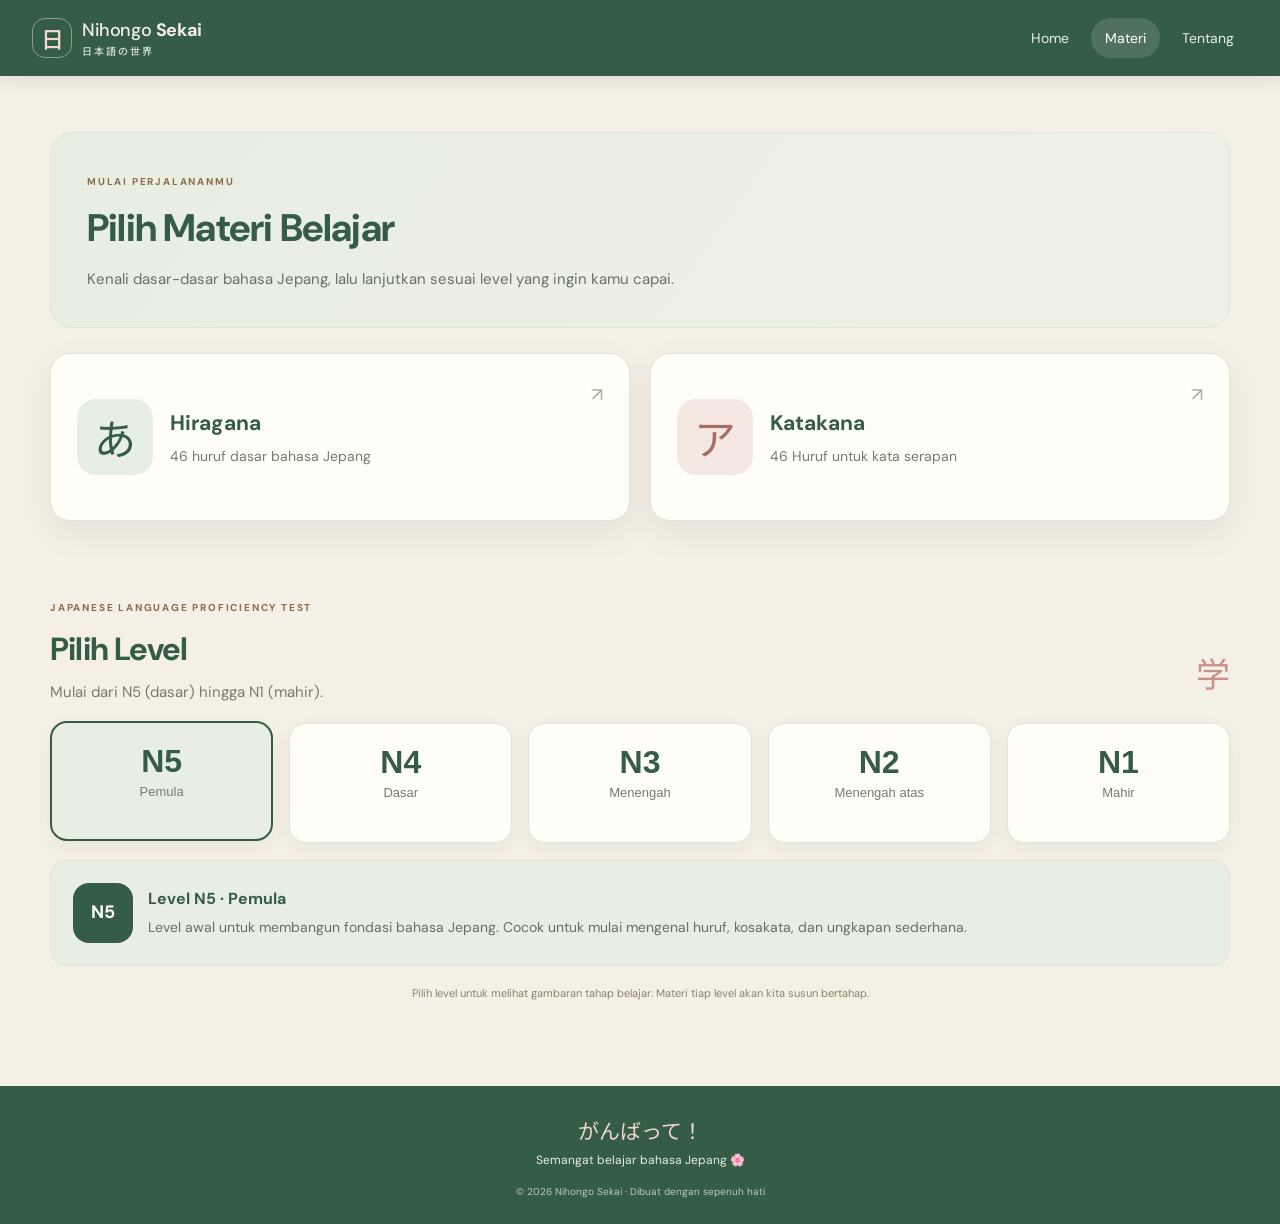
==== materi.html @ 3c8f75ea "Add files via upload" ====
<!DOCTYPE html>
<html lang="id">
<head>
  <meta charset="UTF-8">
  <meta name="viewport" content="width=device-width, initial-scale=1.0">
  <meta name="theme-color" content="#355C45">
  <meta name="description" content="Pilih materi dan level belajar bahasa Jepang di Nihongo Sekai.">
  <title>Materi — Nihongo Sekai</title>
  <link rel="preconnect" href="https://fonts.googleapis.com">
  <link rel="preconnect" href="https://fonts.gstatic.com" crossorigin>
  <link href="https://fonts.googleapis.com/css2?family=DM+Sans:wght@400;500;600;700&family=Noto+Sans+JP:wght@500;600;700&display=swap" rel="stylesheet">
  <link rel="stylesheet" href="css/style.css">
</head>
<body>
  <header class="site-header">
    <nav class="navbar" aria-label="Navigasi utama">
      <a class="logo" href="index.html" aria-label="Nihongo Sekai, kembali ke beranda">
        <span class="logo-mark" aria-hidden="true">日</span>
        <span>Nihongo <strong>Sekai</strong><small>日本語の世界</small></span>
      </a>
      <button class="menu-toggle" id="menuToggle" type="button" aria-label="Buka menu" aria-expanded="false" aria-controls="navLinks"><span></span><span></span><span></span></button>
      <div class="nav-links" id="navLinks">
        <a href="index.html">Home</a>
        <a class="active" href="materi.html">Materi</a>
        <a href="index.html#tentang">Tentang</a>
      </div>
    </nav>
  </header>

  <main class="page-width learning-page">
    <section class="learning-heading">
      <span class="section-kicker">MULAI PERJALANANMU</span>
      <h1>Pilih Materi Belajar</h1>
      <p>Kenali dasar-dasar bahasa Jepang, lalu lanjutkan sesuai level yang ingin kamu capai.</p>
    </section>

    <section class="learning-materials" aria-label="Pilihan materi">
      <a class="item item-hiragana" href="hiragana.html">
        <span class="item-symbol" aria-hidden="true">あ</span>
        <div><h2>Hiragana</h2><p>46 huruf dasar bahasa Jepang</p></div>
        <span class="item-arrow" aria-hidden="true">↗</span>
      </a>
     
      <!-- KATAKANA BARU — AKTIF -->
      <a class="item item-katakana" href="katakana.html">
        <span class="item-symbol" aria-hidden="true">ア</span>
        <div><h2>Katakana</h2><p>46 Huruf untuk kata serapan</p></div>
        <span class="item-arrow" aria-hidden="true">↗</span>
      </a>
    </section>

    <section class="jlpt-section" aria-labelledby="jlptTitle">
      <div class="section-heading">
        <div><span class="section-kicker">JAPANESE LANGUAGE PROFICIENCY TEST</span><h2 id="jlptTitle">Pilih Level</h2><p>Mulai dari N5 (dasar) hingga N1 (mahir).</p></div>
        <span class="heading-flower" aria-hidden="true">学</span>
      </div>
      <div class="jlpt-grid">
        <button class="level-card selected" type="button" data-level="N5" aria-pressed="true"><strong>N5</strong><span>Pemula</span></button>
        <button class="level-card" type="button" data-level="N4" aria-pressed="false"><strong>N4</strong><span>Dasar</span></button>
        <button class="level-card" type="button" data-level="N3" aria-pressed="false"><strong>N3</strong><span>Menengah</span></button>
        <button class="level-card" type="button" data-level="N2" aria-pressed="false"><strong>N2</strong><span>Menengah atas</span></button>
        <button class="level-card" type="button" data-level="N1" aria-pressed="false"><strong>N1</strong><span>Mahir</span></button>
      </div>
      <div class="level-info" id="levelInfo" aria-live="polite">
        <span class="level-info-mark">N5</span>
        <div><strong>Level N5 · Pemula</strong><p>Level awal untuk membangun fondasi bahasa Jepang. Cocok untuk mulai mengenal huruf, kosakata, dan ungkapan sederhana.</p></div>
      </div>
      <p class="coming-note">Pilih level untuk melihat gambaran tahap belajar. Materi tiap level akan kita susun bertahap.</p>
    </section>
  </main>

  <footer class="footer"><p class="footer-jp">がんばって！</p><p>Semangat belajar bahasa Jepang 🌸</p><small>© <span id="year">2026</span> Nihongo Sekai · Dibuat dengan sepenuh hati</small></footer>
  <script src="js/script.js"></script>
</body>
</html>
---- css/style.css ----
/* ==========================================
   01. GLOBAL — WARNA, RESET, DAN DASAR
========================================== */

:root {
  --forest: #355c45;
  --forest-deep: #294a38;
  --sage: #8fa98a;
  --sage-light: #e5ebdf;
  --cream: #f5f0e6;
  --paper: #fffdf8;
  --brown: #8b6b4a;
  --ink: #303b32;
  --muted: #777b6e;
  --line: #e1e4d8;
  --shadow: 0 12px 32px rgba(53, 92, 69, .09);
}

* {
  margin: 0;
  padding: 0;
  box-sizing: border-box;
}

html {
  min-height: 100%;
  scroll-behavior: smooth;
  scroll-padding-top: 84px;
  -webkit-text-size-adjust: 100%;
  text-size-adjust: 100%;
}

body {
  min-width: 320px;
  min-height: 100vh;
  min-height: 100svh;
  display: flex;
  flex-direction: column;
  background: var(--cream);
  color: var(--ink);
  font-family: "DM Sans", "Noto Sans JP", sans-serif;
  line-height: 1.6;
}

body > main {
  flex: 1 0 auto;
}

a {
  color: inherit;
}

.page-width {
  width: min(1080px, calc(100% - 40px));
  margin-inline: auto;
}


/* ==========================================
   02. HEADER DAN NAVIGASI
========================================== */

.site-header {
  position: sticky;
  top: 0;
  z-index: 20;
  background: var(--forest);
  color: var(--cream);
  box-shadow: 0 3px 16px rgba(30, 55, 39, .12);
}

.navbar {
  width: min(1120px, calc(100% - 40px));
  min-height: 76px;
  margin: auto;
  display: flex;
  align-items: center;
  justify-content: space-between;
  gap: 20px;
}

.logo {
  display: inline-flex;
  align-items: center;
  gap: 10px;
  font-size: 18px;
  font-weight: 500;
  line-height: 1.15;
  letter-spacing: -.4px;
  text-decoration: none;
}

.logo strong {
  font-weight: 700;
}

.logo small {
  display: block;
  margin-top: 4px;
  color: #d5dfd0;
  font-family: "Noto Sans JP", sans-serif;
  font-size: 10px;
  letter-spacing: 2px;
}

.logo-mark {
  display: grid;
  place-items: center;
  width: 40px;
  height: 40px;
  border: 1px solid rgba(245, 240, 230, .45);
  border-radius: 13px;
  color: #f3d9d4;
  font-family: "Noto Sans JP", sans-serif;
  font-size: 23px;
}

.nav-links {
  display: flex;
  align-items: center;
  gap: 8px;
}

.nav-links a {
  padding: 9px 14px;
  border-radius: 22px;
  color: #e8eee5;
  font-size: 14px;
  text-decoration: none;
  transition: background .2s, color .2s;
}

.nav-links a:hover,
.nav-links a.active {
  background: rgba(255, 255, 255, .13);
  color: #fff;
}

.menu-toggle {
  display: none;
  width: 42px;
  height: 40px;
  padding: 9px;
  border: 1px solid rgba(255, 255, 255, .3);
  border-radius: 10px;
  background: transparent;
}

.menu-toggle span {
  display: block;
  height: 2px;
  margin: 4px 0;
  border-radius: 3px;
  background: var(--cream);
}


/* ==========================================
   03. BERANDA — HERO
========================================== */

.hero {
  position: relative;
  display: grid;
  grid-template-columns: 1fr;
  align-items: center;
  min-height: 0;
  margin-top: 34px;
  padding: 38px 42px 30px 52px;
  overflow: hidden;
  border: 1px solid #dce5d6;
  border-radius: 30px;
  background: linear-gradient(
    125deg,
    #e8eee2 0%,
    #e2eadf 58%,
    #dce8dc 100%
  );
}

.hero-copy {
  position: relative;
  z-index: 2;
}

.eyebrow,
.section-kicker {
  color: var(--brown);
  font-size: 10px;
  font-weight: 700;
  letter-spacing: 1.8px;
}

.eyebrow {
  display: inline-flex;
  align-items: center;
  gap: 8px;
  padding: 7px 11px;
  border: 1px solid rgba(139, 107, 74, .2);
  border-radius: 30px;
  background: rgba(255, 253, 248, .56);
}

.eyebrow-dot {
  width: 7px;
  height: 7px;
  border-radius: 50%;
  background: #c78b82;
}

.hero h1 {
  margin-top: 20px;
  color: var(--forest);
  font-family: "Noto Sans JP", sans-serif;
  font-size: clamp(42px, 6vw, 64px);
  line-height: 1.13;
  letter-spacing: -2px;
}

.hero h1 span {
  color: #c47e78;
}

.hero h1 em {
  display: block;
  margin-top: 8px;
  color: #718a70;
  font-family: "DM Sans", sans-serif;
  font-size: 17px;
  font-style: normal;
  font-weight: 600;
  letter-spacing: 1px;
}

.hero-description {
  max-width: 620px;
  margin-top: 17px;
  color: #596458;
  font-size: 14px;
  line-height: 1.85;
}

.primary-button {
  display: inline-flex;
  align-items: center;
  gap: 18px;
  margin-top: 24px;
  padding: 13px 21px;
  border-radius: 28px;
  background: var(--forest);
  color: white;
  box-shadow: 0 7px 16px rgba(53, 92, 69, .18);
  font-size: 14px;
  font-weight: 700;
  text-decoration: none;
  transition: transform .2s, background .2s;
}

.primary-button:hover {
  transform: translateY(-2px);
  background: var(--forest-deep);
}

.primary-button span {
  font-size: 19px;
  line-height: 1;
}

.hero-note {
  margin-top: 16px;
  color: #748071;
  font-size: 11px;
}

.decor {
  position: absolute;
  color: rgba(196, 126, 120, .45);
  pointer-events: none;
}

.decor-one {
  top: 23px;
  right: 34%;
  font-size: 27px;
}

.decor-two {
  bottom: 20px;
  left: 24px;
  font-family: "Noto Sans JP", sans-serif;
  font-size: 12px;
  letter-spacing: 5px;
  writing-mode: vertical-rl;
}

.welcome-strip {
  display: flex;
  align-items: center;
  gap: 14px;
  margin-top: 22px;
  padding: 15px 21px;
  border: 1px solid #e6dfd1;
  border-radius: 17px;
  background: rgba(255, 253, 248, .72);
}

.welcome-icon {
  font-size: 24px;
}

.welcome-strip p {
  flex: 1;
  color: var(--forest);
  font-size: 13px;
}

.welcome-strip p strong {
  margin-right: 7px;
  font-family: "Noto Sans JP", sans-serif;
}

.welcome-strip p span {
  color: var(--muted);
}

.welcome-jp {
  color: #d7cbb6;
  font-family: "Noto Sans JP", sans-serif;
  font-size: 27px;
}


/* ==========================================
   04. BERANDA — PILIHAN MATERI
========================================== */

.materi {
  padding-top: 76px;
  padding-bottom: 64px;
}

.section-heading {
  display: flex;
  justify-content: space-between;
  align-items: end;
  margin-bottom: 25px;
}

.section-heading h2,
.about h2 {
  margin-top: 5px;
  color: var(--forest);
  font-size: 29px;
  letter-spacing: -.8px;
}

.section-heading p {
  margin-top: 5px;
  color: var(--muted);
  font-size: 13px;
}

.heading-flower {
  color: #c98f87;
  font-size: 34px;
}

.menu {
  display: grid;
  grid-template-columns: repeat(2, minmax(0, 1fr));
  gap: 16px;
}

.item {
  position: relative;
  display: flex;
  align-items: center;
  gap: 17px;
  min-height: 124px;
  padding: 20px;
  overflow: hidden;
  border: 1px solid var(--line);
  border-radius: 20px;
  background: var(--paper);
  box-shadow: var(--shadow);
  color: inherit;
  text-decoration: none;
  transition: transform .2s, box-shadow .2s;
}

.item:hover {
  transform: translateY(-3px);
  box-shadow: 0 16px 32px rgba(53, 92, 69, .13);
}

.item-symbol {
  display: grid;
  flex: 0 0 68px;
  place-items: center;
  width: 68px;
  height: 68px;
  border-radius: 19px;
  color: var(--forest);
  font-family: "Noto Sans JP", sans-serif;
  font-size: 37px;
}

.item-hiragana .item-symbol {
  background: #e7eee3;
}

.item-katakana .item-symbol {
  background: #f5e8e2;
  color: #a76e66;
}

.item-kanji .item-symbol {
  background: #eee9d9;
  color: #88724d;
}

.item-vocab .item-symbol {
  background: #e5eceb;
  color: #547b75;
}

.item h3 {
  color: var(--forest);
  font-size: 16px;
}

.item p {
  margin-top: 3px;
  color: var(--muted);
  font-size: 11px;
}

.item-arrow {
  align-self: flex-start;
  margin-left: auto;
  color: #a1ae9c;
  font-size: 19px;
}

.coming-note {
  margin-top: 19px;
  color: #8a806e;
  font-size: 11px;
  text-align: center;
}

.coming-note span {
  color: #c58c83;
}


/* ==========================================
   05. BERANDA — TENTANG NIHONGO SEKAI
========================================== */

.about {
  display: flex;
  align-items: center;
  gap: 25px;
  margin-bottom: 66px;
  padding: 27px 30px;
  border: 1px solid #e5ddcf;
  border-radius: 22px;
  background: #eee9dc;
}

.about-mark {
  display: grid;
  flex: 0 0 94px;
  place-items: center;
  width: 94px;
  height: 94px;
  border-radius: 50%;
  background: var(--forest);
  color: #f3eadd;
  font-family: "Noto Sans JP", sans-serif;
  font-size: 17px;
  writing-mode: vertical-rl;
  letter-spacing: 5px;
}

.about h2 {
  font-size: 22px;
}

.about p {
  max-width: 650px;
  margin-top: 5px;
  color: #687064;
  font-size: 12px;
  line-height: 1.8;
}
.learning-page {
  padding-top: 42px;
  padding-bottom: 72px;
}
.learning-heading {
  margin-bottom: 25px;
  padding: 27px 28px;
  border: 1px solid #dce5d6;
  border-radius: 23px;
  background: linear-gradient(125deg, #e8eee2, #f0f1e6);
}
.learning-heading h1 {
  margin-top: 5px;
  color: var(--forest);
  font-size: clamp(25px, 5vw, 34px);
  letter-spacing: -.8px;
}
.learning-heading p {
  max-width: 620px;
  margin-top: 7px;
  color: #687064;
  font-size: 13px;
  line-height: 1.8;
}
.learning-materials {
  display: grid;
  grid-template-columns: repeat(2, minmax(0, 1fr));
  gap: 16px;
}
.learning-materials .item {
  min-height: 150px;
  padding: 22px;
  gap: 17px;
}
.learning-materials .item h2 {
  color: var(--forest);
  font-size: 19px;
}
.learning-materials .item p {
  margin-top: 5px;
  color: var(--muted);
  font-size: 13px;
}
.material-disabled {
  cursor: default;
}
.material-disabled small {
  display: inline-block;
  margin-top: 7px;
  color: #a17a6e;
  font-size: 10px;
  font-weight: 700;
}
.jlpt-section {
  padding-top: 62px;
}
.jlpt-section .section-heading {
  margin-bottom: 19px;
}
.jlpt-grid {
  display: grid;
  grid-template-columns: repeat(5, minmax(0, 1fr));
  gap: 12px;
}
.level-card {
  display: flex;
  flex-direction: column;
  align-items: center;
  gap: 4px;
  min-height: 102px;
  padding: 16px 8px;
  border: 1px solid var(--line);
  border-radius: 17px;
  background: var(--paper);
  color: var(--forest);
  box-shadow: 0 6px 18px rgba(53, 92, 69, .06);
  cursor: pointer;
  transition: .18s ease;
}
.level-card strong {
  font-size: 27px;
}
.level-card span {
  color: var(--muted);
  font-size: 11px;
}
.level-card.selected {
  border: 2px solid var(--forest);
  background: #e8eee4;
  transform: translateY(-2px);
}
.level-info {
  display: flex;
  align-items: center;
  gap: 15px;
  margin-top: 17px;
  padding: 18px;
  border: 1px solid #dce5d6;
  border-radius: 17px;
  background: #e9eee4;
}
.level-info-mark {
  display: grid;
  flex: 0 0 54px;
  place-items: center;
  width: 54px;
  height: 54px;
  border-radius: 16px;
  background: var(--forest);
  color: white;
  font-size: 18px;
  font-weight: 700;
}
.level-info strong {
  color: var(--forest);
  font-size: 14px;
}
.level-info p {
  margin-top: 4px;
  color: #667064;
  font-size: 12px;
  line-height: 1.7;
}
.hiragana-section {
  padding: 10px 0 72px;
  scroll-margin-top: 90px;
}
.hiragana-section.page-width {
  margin-top: 20px;
}
.hiragana-heading {
  align-items: center;
}
.hiragana-heading .heading-flower {
  color: var(--sage);
  font-family: "Noto Sans JP", sans-serif;
  font-size: 42px;
}
.lesson-intro {
  display: flex;
  align-items: center;
  gap: 15px;
  margin: 0 0 25px;
  padding: 17px 19px;
  border: 1px solid #dce5d6;
  border-radius: 17px;
  background: #e9eee4;
}
.lesson-intro-mark {
  display: grid;
  flex: 0 0 48px;
  place-items: center;
  width: 48px;
  height: 48px;
  border-radius: 15px;
  background: var(--forest);
  color: var(--cream);
  font-family: "Noto Sans JP", sans-serif;
  font-size: 23px;
}
.lesson-intro strong {
  color: var(--forest);
  font-size: 14px;
}
.lesson-intro p {
  margin-top: 3px;
  color: #667064;
  font-size: 12px;
  line-height: 1.7;
}
.kana-toolbar {
  display: flex;
  justify-content: space-between;
  align-items: center;
  gap: 12px;
  margin-bottom: 12px;
  color: var(--forest);
  font-size: 14px;
}
.kana-toolbar span {
  color: var(--muted);
  font-size: 11px;
  font-weight: 400;
}
.kana-toolbar .tap-hint {
  text-align: right;
}
.kana-tabs {
  display: flex;
  gap: 9px;
  margin: 18px 0;
  padding: 5px;
  border: 1px solid var(--line);
  border-radius: 14px;
  background: #eeeae0;
}
.kana-tab {
  flex: 1;
  min-height: 42px;
  padding: 9px 5px;
  border: 0;
  border-radius: 10px;
  background: transparent;
  color: var(--muted);
  font-family: inherit;
  font-size: 12px;
  font-weight: 600;
  cursor: pointer;
  transition: .2s ease;
}
.kana-tab.active {
  background: var(--forest);
  color: white;
  box-shadow: 0 3px 9px rgba(53, 92, 69, .15);
}
.kana-tab:focus-visible {
  outline: 3px solid #c98f87;
  outline-offset: 2px;
}
.kana-grid {
  display: grid;
  grid-template-columns: repeat(5, minmax(0, 1fr));
  gap: clamp(3px, 1.2vw, 9px);
}
.kana-grid:not(.youon-layout) .kana-card:nth-child(36) {
  grid-column: 1;
}
.kana-grid:not(.youon-layout) .kana-card:nth-child(37) {
  grid-column: 3;
}
.kana-grid:not(.youon-layout) .kana-card:nth-child(38) {
  grid-column: 5;
}
.kana-grid:not(.youon-layout) .kana-card:nth-child(39) {
  grid-column: 1;
}
.kana-grid:not(.youon-layout) .kana-card:nth-child(44) {
  grid-column: 1;
}
.kana-grid:not(.youon-layout) .kana-card:nth-child(45) {
  grid-column: 3;
}
.kana-grid:not(.youon-layout) .kana-card:nth-child(46) {
  grid-column: 5;
}
.kana-grid.youon-layout {
  grid-template-columns: repeat(3, minmax(0, 1fr));
}
.kana-card {
  display: flex;
  flex-direction: column;
  align-items: center;
  justify-content: center;
  min-height: clamp(45px, 12vw, 63px);
  gap: 2px;
  border: 1px solid var(--line);
  border-radius: 10px;
  background: var(--paper);
  color: var(--forest);
  box-shadow: 0 5px 15px rgba(53, 92, 69, .055);
  cursor: pointer;
  transition: transform .16s, border-color .16s, background .16s;
}
.kana-card:active {
  transform: scale(.96);
}
.kana-card.selected {
  border: 2px solid var(--forest);
  background: #e8eee4;
  box-shadow: 0 5px 15px rgba(53, 92, 69, .12);
}
.kana-character {
  font-family: "Noto Sans JP", sans-serif;
  font-size: 29px;
  line-height: 1.25;
}
.kana-romaji {
  color: var(--muted);
  font-size: 11px;
}

.kana-detail[hidden] {
  display: none !important;
}
.kana-detail {
  display: flex;
  align-items: center;
  gap: 20px;
  margin-top: 19px;
  padding: 20px;
  border: 1px solid #dce5d6;
  border-radius: 20px;
  background: linear-gradient(120deg, #e8eee3, #f3f1e7);
  scroll-margin-top: 100px;
}
.kana-detail-character {
  display: grid;
  flex: 0 0 100px;
  place-items: center;
  width: 100px;
  height: 100px;
  border-radius: 18px;
  background: var(--paper);
  color: var(--forest);
  font-family: "Noto Sans JP", sans-serif;
  font-size: 48px;
  white-space: nowrap;
  overflow: hidden;
  box-shadow: 0 5px 16px rgba(53, 92, 69, .08);
}

.kana-detail-copy {
  min-width: 0;
}

.detail-label,
.example-word span {
  color: var(--brown);
  font-size: 9px;
  font-weight: 700;
  letter-spacing: 1.5px;
}

.kana-detail-copy h3 {
  margin-top: 1px;
  color: var(--forest);
  font-size: 25px;
}

.kana-detail-copy > p {
  margin-top: 2px;
  color: #626e61;
  font-size: 12px;
}

.example-word {
  display: flex;
  flex-wrap: wrap;
  align-items: baseline;
  gap: 5px 9px;
  margin-top: 10px;
}

.example-word strong {
  color: var(--forest);
  font-family: "Noto Sans JP", sans-serif;
  font-size: 14px;
}

.example-word small {
  color: var(--muted);
  font-size: 11px;
}

/* Navigasi kembali */

.back-link {
  display: inline-flex;
  margin: 0 0 18px;
  color: var(--forest);
  font-weight: 700;
  text-decoration: none;
}

.back-link:hover {
  text-decoration: underline;
}
.hiragana-quiz {
  margin-top: 25px;
  padding: 20px;
  border: 1px solid #e5ddcf;
  border-radius: 20px;
  background: rgba(255, 253, 248, .78);
}
.quiz-heading {
  display: flex;
  align-items: center;
  gap: 12px;
}
.quiz-icon {
  display: grid;
  flex: 0 0 43px;
  place-items: center;
  width: 43px;
  height: 43px;
  border-radius: 14px;
  background: #f4e7e1;
  color: #a76e66;
  font-size: 22px;
}

.quiz-heading h3 {
  color: var(--forest);
  font-size: 19px;
}

.quiz-heading p {
  color: var(--muted);
  font-size: 11px;
}

.quiz-start {
  display: flex;
  align-items: center;
  justify-content: space-between;
  gap: 12px;
  margin-top: 18px;
  padding-top: 16px;
  border-top: 1px solid var(--line);
}

.quiz-start p {
  color: #667064;
  font-size: 12px;
}

.quiz-start-button {
  margin: 0;
  padding: 10px 16px;
  font-size: 12px;
  cursor: pointer;
}
.quiz-question {
  display: flex;
  flex-direction: column;
  align-items: center;
  margin-top: 18px;
  padding-top: 16px;
  border-top: 1px solid var(--line);
}
.quiz-progress {
  align-self: stretch;
  color: var(--muted);
  font-size: 11px;
  text-align: center;
}
.quiz-kana {
  margin: 8px 0 13px;
  color: var(--forest);
  font-family: "Noto Sans JP", sans-serif;
  font-size: 66px;
  line-height: 1.2;
}

.quiz-prompt {
  color: #667064;
  font-size: 12px;
}

.quiz-options {
  display: grid;
  grid-template-columns: repeat(2, minmax(0, 1fr));
  gap: 9px;
  width: 100%;
  margin-top: 14px;
}

.quiz-option {
  min-height: 44px;
  border: 1px solid var(--line);
  border-radius: 12px;
  background: white;
  color: var(--forest);
  font-size: 14px;
  font-weight: 700;
  cursor: pointer;
}

.quiz-option:disabled {
  cursor: default;
  opacity: 1;
}

.quiz-option.correct {
  border-color: #6d9875;
  background: #e5efe4;
  color: #315d3f;
}

.quiz-option.wrong {
  border-color: #cf9189;
  background: #f7e8e4;
  color: #995b55;
}

.quiz-feedback {
  min-height: 22px;
  margin-top: 11px;
  color: var(--forest);
  font-size: 12px;
  font-weight: 600;
  text-align: center;
}

.quiz-next {
  margin-top: 8px;
  padding: 10px 18px;
  border: 0;
  border-radius: 22px;
  background: var(--forest);
  color: white;
  font-size: 12px;
  font-weight: 700;
  cursor: pointer;
}

/* Hasil quiz */

.quiz-result {
  padding-top: 18px;
  text-align: center;
}

.quiz-result-score {
  color: var(--forest);
  font-size: 32px;
  font-weight: 700;
}

.quiz-result p {
  color: var(--muted);
  font-size: 12px;
}

.quiz-result button {
  margin-top: 12px;
  padding: 10px 18px;
  border: 0;
  border-radius: 22px;
  background: var(--forest);
  color: white;
  font-weight: 700;
  cursor: pointer;
}

/* Pilihan jumlah soal */

.quiz-count-options {
  display: grid;
  grid-template-columns: repeat(5, minmax(0, 1fr));
  gap: 10px;
  margin-top: 24px;
}

.quiz-count-options button {
  min-height: 65px;
  padding: 10px 4px;
  border: 1px solid #e3e9df;
  border-radius: 14px;
  background: #fff;
  color: #355c45;
  font-family: inherit;
  font-size: 15px;
  font-weight: 700;
  cursor: pointer;
  box-shadow: 0 3px 12px rgba(53, 92, 69, .06);
  transition: .2s ease;
}

.quiz-count-options button:hover {
  border-color: #78977e;
  background: #edf4ed;
  transform: translateY(-3px);
  box-shadow: 0 7px 16px rgba(53, 92, 69, .12);
}

.quiz-count-options button:active {
  transform: scale(.97);
}
.item:focus-visible,
.kana-card:focus-visible,
.quiz-option:focus-visible,
.primary-button:focus-visible {
  outline: 3px solid #c98f87;
  outline-offset: 3px;
}


/* ==========================================
   11. FOOTER
========================================== */

.footer {
  flex-shrink: 0;
  margin-top: auto;
  padding: 28px 20px 24px;
  background: var(--forest);
  color: #e9eee5;
  text-align: center;
}

.footer-jp {
  color: #f1d6d0;
  font-family: "Noto Sans JP", sans-serif;
  font-size: 21px;
}

.footer p:not(.footer-jp) {
  margin-top: 3px;
  font-size: 12px;
}

.footer small {
  display: block;
  margin-top: 14px;
  color: #bdcbbd;
  font-size: 10px;
}



/* ==========================================
   12. RESPONSIVE BARU — TABLET DAN DESKTOP
   Penyempurnaan ukuran layar menengah dan besar
========================================== */


/* TABLET — 651px SAMPAI 899px */

@media (min-width: 651px) and (max-width: 899px) {

  /* GLOBAL */
  .page-width {
    width: min(760px, calc(100% - 40px));
  }

  .navbar {
    width: calc(100% - 40px);
  }

  /* BERANDA */
  .hero {
    padding: 42px 38px 34px;
  }

  .hero-description {
    font-size: 15px;
  }

  .item {
    min-height: 132px;
    padding: 20px;
  }

  .item h3 {
    font-size: 17px;
  }

  .item p {
    font-size: 12px;
  }

  /* MATERI */
  .learning-page {
    padding-top: 36px;
    padding-bottom: 60px;
  }

  .learning-heading {
    padding: 25px;
  }

  .learning-heading p {
    font-size: 14px;
  }

  /* HIRAGANA DAN KATAKANA */
  .hiragana-section {
    padding-bottom: 60px;
  }

  .kana-card {
    min-height: 68px;
  }

  .kana-character {
    font-size: 32px;
  }

  .kana-romaji {
    font-size: 12px;
  }

  .kana-detail-character {
    flex-basis: 90px;
    width: 90px;
    height: 90px;
    font-size: 43px;
  }

  /* KUIS */
  .hiragana-quiz {
    padding: 22px;
  }

  .quiz-kana {
    font-size: 72px;
  }

  .quiz-option {
    min-height: 48px;
    font-size: 15px;
  }
}


/* DESKTOP DAN LAPTOP — 900px KE ATAS */

@media (min-width: 900px) {

  /* GLOBAL */
  .page-width {
    width: min(1180px, calc(100% - 64px));
  }

  .navbar {
    width: min(1220px, calc(100% - 64px));
  }

  /* BERANDA */
  .hero {
    padding: 54px 64px 44px;
  }

  .hero h1 {
    font-size: clamp(54px, 5vw, 72px);
  }

  .hero h1 em {
    font-size: 20px;
  }

  .hero-description {
    max-width: 700px;
    font-size: 16px;
  }

  .welcome-strip {
    padding: 18px 24px;
  }

  .welcome-strip p {
    font-size: 14px;
  }

  .materi {
    padding-top: 88px;
    padding-bottom: 72px;
  }

  .section-heading h2,
  .about h2 {
    font-size: 32px;
  }

  .section-heading p {
    font-size: 15px;
  }

  .menu {
    gap: 20px;
  }

  .item {
    min-height: 148px;
    padding: 24px;
    gap: 20px;
  }

  .item-symbol {
    flex-basis: 76px;
    width: 76px;
    height: 76px;
    font-size: 42px;
  }

  .item h3 {
    font-size: 18px;
  }

  .item p {
    font-size: 13px;
  }

  /* TENTANG NIHONGO SEKAI */
  .about {
    gap: 32px;
    padding: 34px;
  }

  .about-mark {
    flex-basis: 104px;
    width: 104px;
    height: 104px;
  }

  .about h2 {
    font-size: 25px;
  }

  .about p {
    font-size: 14px;
  }

  /* MATERI DAN JLPT */
  .learning-page {
    padding-top: 56px;
    padding-bottom: 84px;
  }

  .learning-heading {
    padding: 34px 36px;
  }

  .learning-heading h1 {
    font-size: clamp(32px, 3vw, 42px);
  }

  .learning-heading p {
    font-size: 15px;
  }

  .learning-materials {
    gap: 20px;
  }

  .learning-materials .item {
    min-height: 168px;
    padding: 26px;
  }

  .learning-materials .item h2 {
    font-size: 21px;
  }

  .learning-materials .item p {
    font-size: 14px;
  }

  .jlpt-section {
    padding-top: 72px;
  }

  .jlpt-grid {
    gap: 16px;
  }

  .level-card {
    min-height: 120px;
    padding: 20px 12px;
  }

  .level-card strong {
    font-size: 32px;
  }

  .level-card span {
    font-size: 13px;
  }

  .level-info {
    padding: 22px;
  }

  .level-info-mark {
    flex-basis: 60px;
    width: 60px;
    height: 60px;
  }

  .level-info strong {
    font-size: 16px;
  }

  .level-info p {
    font-size: 14px;
  }

  /* HIRAGANA DAN KATAKANA */
  .hiragana-section {
    padding: 20px 0 84px;
  }

  .hiragana-section.page-width {
    margin-top: 24px;
  }

  .hiragana-heading .heading-flower {
    font-size: 46px;
  }

  .lesson-intro {
    gap: 18px;
    padding: 20px 24px;
  }

  .lesson-intro-mark {
    flex-basis: 56px;
    width: 56px;
    height: 56px;
    font-size: 27px;
  }

  .lesson-intro strong {
    font-size: 16px;
  }

  .lesson-intro p {
    font-size: 14px;
  }

  .kana-toolbar {
    font-size: 16px;
  }

  .kana-toolbar span {
    font-size: 13px;
  }

  .kana-tabs {
    gap: 12px;
    padding: 6px;
  }

  .kana-tab {
    min-height: 50px;
    font-size: 14px;
  }

  .kana-grid {
    gap: 12px;
  }

  .kana-card {
    min-height: 82px;
    border-radius: 14px;
  }

  .kana-character {
    font-size: 40px;
  }

  .kana-romaji {
    font-size: 13px;
  }

  .kana-detail {
    gap: 26px;
    padding: 26px;
  }

  .kana-detail-character {
    flex-basis: 120px;
    width: 120px;
    height: 120px;
    font-size: 58px;
  }

  .kana-detail-copy h3 {
    font-size: 29px;
  }

  .kana-detail-copy > p {
    font-size: 14px;
  }

  .example-word strong {
    font-size: 17px;
  }

  .example-word small {
    font-size: 13px;
  }

  /* KUIS HIRAGANA DAN KATAKANA */
  .hiragana-quiz {
    margin-top: 32px;
    padding: 28px;
  }

  .quiz-heading h3 {
    font-size: 22px;
  }

  .quiz-heading p {
    font-size: 13px;
  }

  .quiz-icon {
    flex-basis: 50px;
    width: 50px;
    height: 50px;
  }

  .quiz-start p {
    font-size: 14px;
  }

  .quiz-kana {
    font-size: 82px;
  }

  .quiz-progress {
    font-size: 13px;
  }

  .quiz-prompt {
    font-size: 14px;
  }

  .quiz-options {
    gap: 12px;
    margin-top: 18px;
  }

  .quiz-option {
    min-height: 54px;
    font-size: 16px;
  }

  .quiz-feedback {
    font-size: 14px;
  }

  .quiz-next {
    padding: 12px 22px;
    font-size: 14px;
  }

  .quiz-result-score {
    font-size: 38px;
  }

  .quiz-result p {
    font-size: 14px;
  }

  .quiz-result button {
    min-height: 44px;
    font-size: 14px;
  }

  .quiz-count-options {
    gap: 12px;
    margin-top: 28px;
  }

  .quiz-count-options button {
    min-height: 74px;
    font-size: 17px;
  }
}

@media (max-width: 650px) {

  .page-width {
    width: min(100% - 28px, 520px);
  }

  .navbar {
    width: calc(100% - 28px);
    min-height: 68px;
  }

  .logo {
    font-size: 16px;
  }

  .logo-mark {
    width: 36px;
    height: 36px;
    font-size: 20px;
  }

  .menu-toggle {
    display: block;
  }

  .nav-links {
    position: absolute;
    top: 68px;
    left: 0;
    right: 0;
    display: none;
    flex-direction: column;
    align-items: stretch;
    gap: 3px;
    padding: 10px 14px 14px;
    background: var(--forest);
    box-shadow: 0 10px 15px rgba(30, 55, 39, .12);
  }

  .nav-links.open {
    display: flex;
  }

  .nav-links a {
    padding: 11px 13px;
  }


  /* BERANDA */

  .hero {
    grid-template-columns: 1fr;
    gap: 6px;
    min-height: 0;
    margin-top: 17px;
    padding: 28px 23px 18px;
    border-radius: 23px;
  }

  .hero h1 {
    margin-top: 16px;
    font-size: 48px;
  }

  .hero-description {
    max-width: 100%;
    margin-top: 12px;
    font-size: 13px;
  }

  .primary-button {
    margin-top: 18px;
  }

  .hero-note {
    margin-top: 12px;
  }

  .decor-one {
    top: 16px;
    right: 25px;
  }

  .decor-two {
    display: none;
  }

  .welcome-strip {
    gap: 10px;
    margin-top: 14px;
    padding: 12px 14px;
  }

  .welcome-strip p {
    font-size: 11px;
  }

  .welcome-strip p strong {
    display: block;
    margin: 0 0 2px;
  }

  .welcome-jp {
    font-size: 22px;
  }


  /* PILIHAN MATERI BERANDA */

  .materi {
    padding-top: 54px;
    padding-bottom: 48px;
  }

  .section-heading {
    margin-bottom: 18px;
  }

  .section-heading h2 {
    font-size: 25px;
  }

  .section-heading p {
    font-size: 11px;
  }

  .menu {
    gap: 11px;
  }

  .item {
    min-height: 112px;
    flex-direction: column;
    align-items: flex-start;
    gap: 8px;
    padding: 14px;
    border-radius: 17px;
  }

  .item-symbol {
    flex-basis: auto;
    width: 49px;
    height: 49px;
    border-radius: 14px;
    font-size: 28px;
  }

  .item h3 {
    font-size: 14px;
  }

  .item p {
    font-size: 10px;
  }

  .item-arrow {
    position: absolute;
    top: 13px;
    right: 14px;
  }

  .about {
    gap: 16px;
    margin-bottom: 45px;
    padding: 19px;
  }

  .about-mark {
    flex-basis: 65px;
    width: 65px;
    height: 65px;
    font-size: 13px;
  }

  .about h2 {
    font-size: 18px;
  }

  .about p {
    font-size: 11px;
  }


  /* HALAMAN MATERI DAN JLPT */

  .learning-page {
    padding-top: 22px;
    padding-bottom: 48px;
  }

  .learning-heading {
    margin-bottom: 17px;
    padding: 21px 19px;
    border-radius: 19px;
  }

  .learning-heading p {
    font-size: 12px;
  }

  .learning-materials {
    gap: 11px;
  }

  .learning-materials .item {
    min-height: 145px;
    flex-direction: column;
    align-items: flex-start;
    gap: 9px;
    padding: 14px;
    border-radius: 17px;
  }

  .learning-materials .item .item-symbol {
    flex-basis: auto;
    width: 54px;
    height: 54px;
    font-size: 30px;
  }

  .learning-materials .item h2 {
    font-size: 15px;
  }

  .learning-materials .item p {
    font-size: 10px;
  }

  .learning-materials .item-arrow {
    position: absolute;
    top: 13px;
    right: 14px;
  }

  .jlpt-section {
    padding-top: 45px;
  }

  .jlpt-grid {
    grid-template-columns: repeat(3, minmax(0, 1fr));
    gap: 9px;
  }

  .level-card {
    min-height: 85px;
    padding: 12px 5px;
  }

  .level-card strong {
    font-size: 24px;
  }

  .level-info {
    align-items: flex-start;
    padding: 14px;
  }
  .hiragana-section {
    padding: 5px 0 50px;
  }

  .hiragana-heading {
    align-items: center;
  }

  .hiragana-heading .heading-flower {
    font-size: 32px;
  }

  .lesson-intro {
    gap: 11px;
    padding: 13px;
  }

  .lesson-intro-mark {
    flex-basis: 42px;
    width: 42px;
    height: 42px;
  }

  .lesson-intro p {
    font-size: 11px;
  }

  .kana-character {
    font-size: 23px;
  }

  .kana-romaji {
    font-size: clamp(8px, 2.2vw, 10px);
    text-transform: uppercase;
    font-weight: 600;
    color: var(--forest);
  }

  .kana-detail {
    gap: 13px;
    padding: 14px;
  }

  .kana-detail-character {
    flex-basis: 78px;
    width: 78px;
    height: 78px;
    font-size: 36px;
  }

  .kana-detail-copy h3 {
    margin-top: 1px;
    color: var(--forest);
    font-size: 25px;
    text-transform: uppercase;
  }

  .kana-detail-copy > p {
    font-size: 11px;
  }
  .kana-detail[hidden] {
    display: none !important;
  }

  .hiragana-quiz {
    padding: 15px;
  }

  .quiz-start {
    align-items: flex-start;
    flex-direction: column;
  }

  .quiz-start-button {
    align-self: stretch;
    justify-content: center;
  }
}

@media (max-width: 360px) {

  .hero h1 {
    font-size: 42px;
  }

  .item {
    padding: 12px;
  }

  .item-symbol {
    width: 44px;
    height: 44px;
  }

  .kana-tabs {
    gap: 5px;
  }

  .kana-tab {
    font-size: 10px;
  }

  .kana-grid {
    gap: 5px;
  }
}
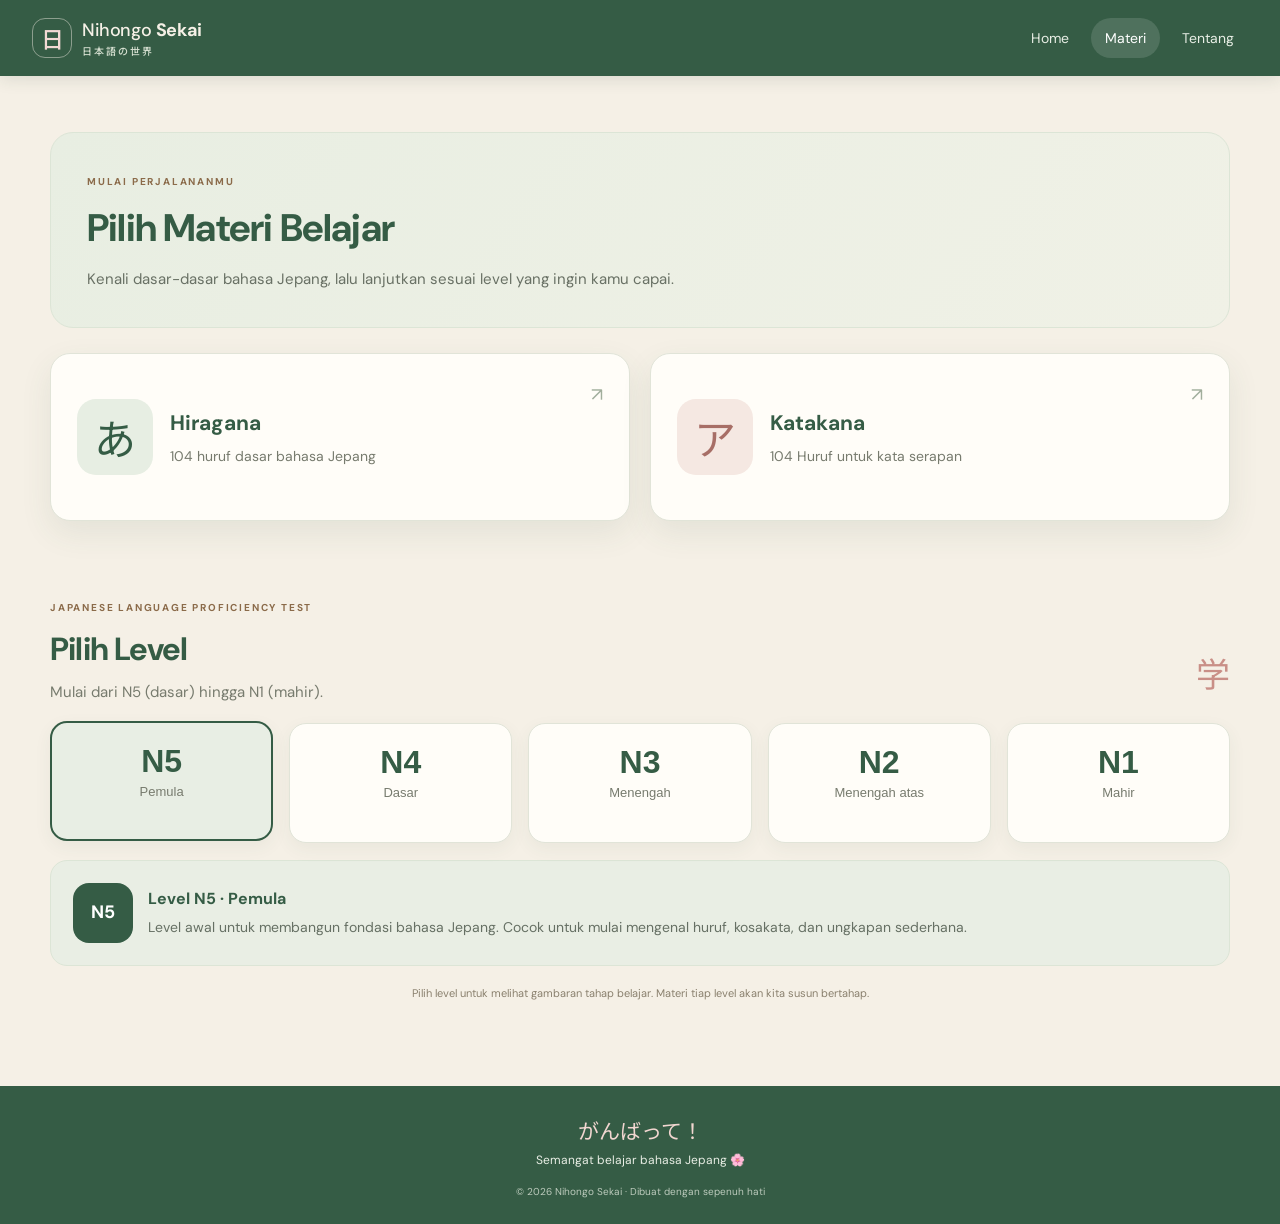
==== commit a96f321b: "Update materi.html" ====
--- a/materi.html
+++ b/materi.html
@@ -37,14 +37,14 @@
     <section class="learning-materials" aria-label="Pilihan materi">
       <a class="item item-hiragana" href="hiragana.html">
         <span class="item-symbol" aria-hidden="true">あ</span>
-        <div><h2>Hiragana</h2><p>46 huruf dasar bahasa Jepang</p></div>
+        <div><h2>Hiragana</h2><p>104 huruf dasar bahasa Jepang</p></div>
         <span class="item-arrow" aria-hidden="true">↗</span>
       </a>
      
       <!-- KATAKANA BARU — AKTIF -->
       <a class="item item-katakana" href="katakana.html">
         <span class="item-symbol" aria-hidden="true">ア</span>
-        <div><h2>Katakana</h2><p>46 Huruf untuk kata serapan</p></div>
+        <div><h2>Katakana</h2><p>104 Huruf untuk kata serapan</p></div>
         <span class="item-arrow" aria-hidden="true">↗</span>
       </a>
     </section>
